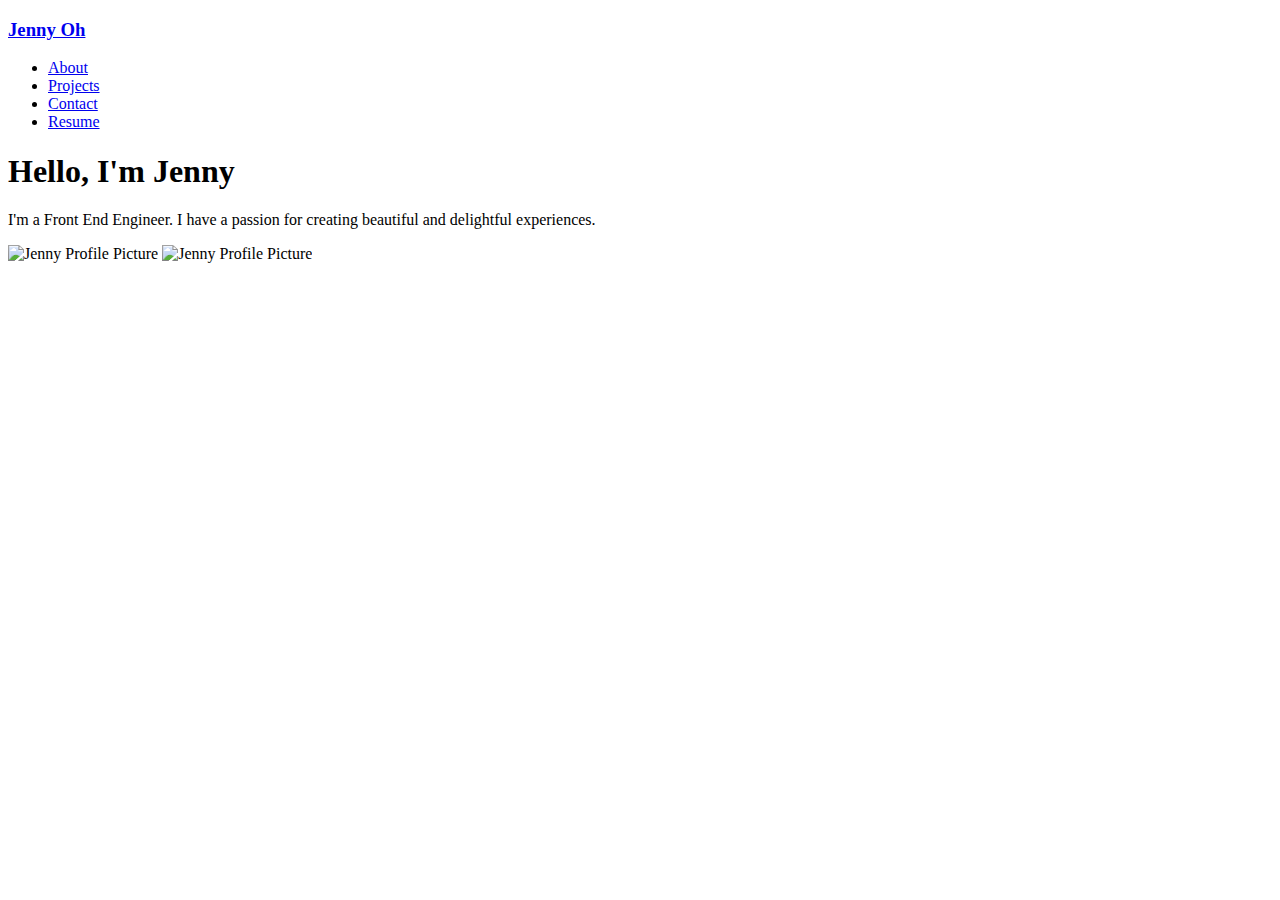
==== index.html @ 7d3c21e8 "Modified index html and css files" ====
<!DOCTYPE html>
<html lang="en">
  <head>
    <meta charset="UTF-8" />
    <meta name="viewport" content="width=device-width, initial-scale=1.0" />
    <meta http-equiv="X-UA-Compatible" content="ie=edge" />
    <link rel="stylesheet" href="../src/css/style.css" />
    <title>Jenny's World</title>
  </head>
  <body>
    <div class="portofolio">
      <header>
        <nav class="nav" id="nav">
          <h3 class="logo"><a href="./index.html">Jenny Oh</a></h3>
          <ul>
            <li><a href="about.html">About</a></li>
            <li><a href="projects.html">Projects</a></li>
            <li><a href="contact.html">Contact</a></li>
            <li><a href="resume.html">Resume</a></li>
          </ul>
        </nav>
        <!-- <img src="" alt="navigation" />Menu -->

        <main>
          <section class="page">
            <div class="details">
              <h1>Hello, I'm Jenny</h1>
              <p>
                I'm a Front End Engineer. I have a passion for creating
                beautiful and delightful experiences.
              </p>
            </div>
            <div class="hero">
              <img
                class="jenny-left"
                src="../src/assets/jenny-left.png"
                alt="Jenny Profile Picture"
              />
              <img
                class="jenny-right"
                src="../src/assets/jenny-right.png"
                alt="Jenny Profile Picture"
              />
            </div>
          </section>
        </main>
      </header>
    </div>
  </body>
</html>
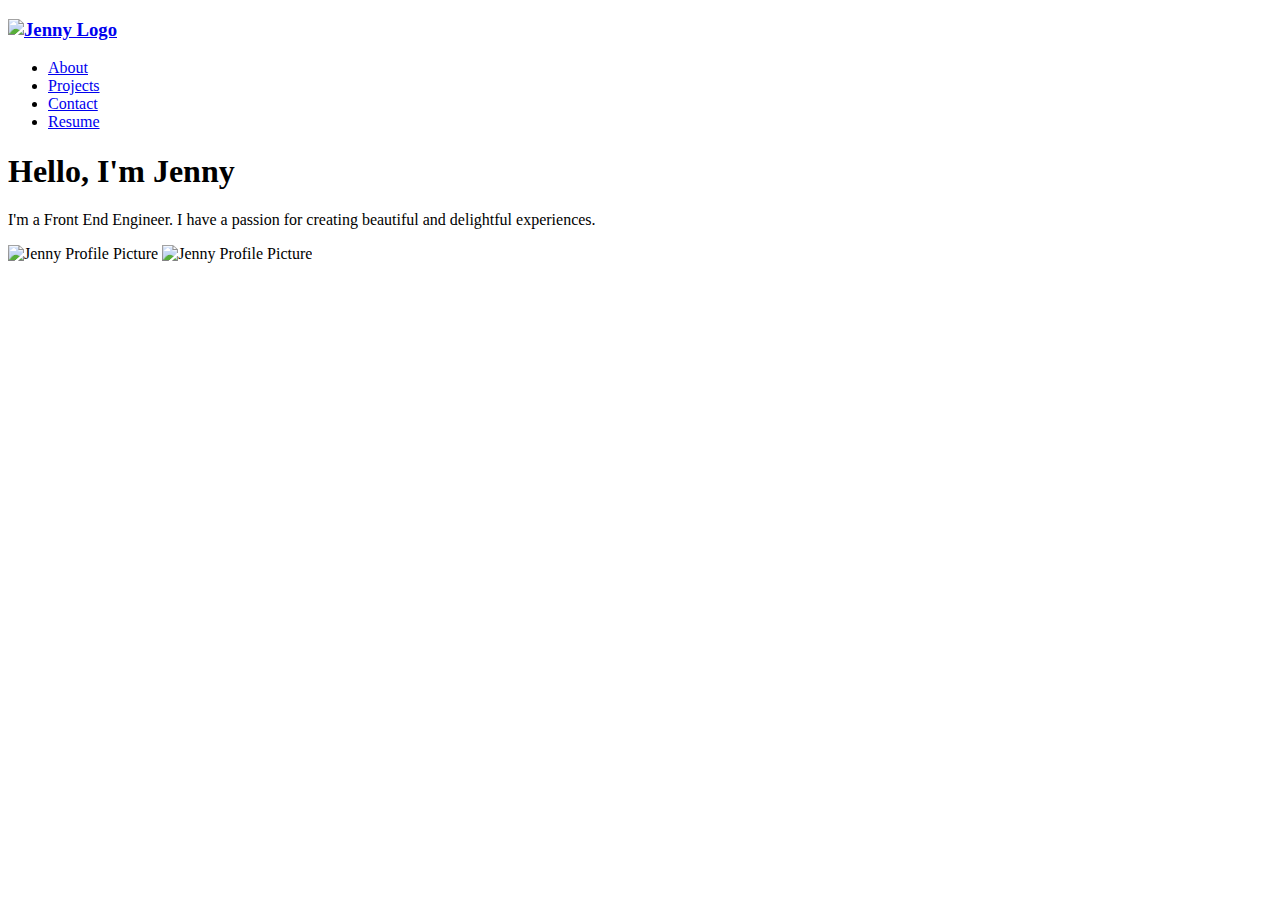
==== commit b54dc021: "Update html files and css file" ====
--- a/index.html
+++ b/index.html
@@ -4,6 +4,22 @@
     <meta charset="UTF-8" />
     <meta name="viewport" content="width=device-width, initial-scale=1.0" />
     <meta http-equiv="X-UA-Compatible" content="ie=edge" />
+    <!-- meta tag -->
+    <meta charset="UTF-8" />
+    <meta
+      name="description"
+      content="Jenny Oh Web Developer Personal Portfolio"
+    />
+    <meta
+      name="keywords"
+      content="HTML,CSS,Javascript Developer,UI Developer, Web Developer"
+    />
+    <meta name="author" content="Jenny Oh" />
+    <meta name="viewport" content="width=device-width, initial-scale=1.0" />
+    <meta http-equiv="X-UA-Compatible" content="ie=edge" />
+    <!-- favicon icon link -->
+    <link rel="icon" type="image/x-icon" href="assets/favicon.ico" />
+    <!-- stylesheet CSS file link  -->
     <link rel="stylesheet" href="../src/css/style.css" />
     <title>Jenny's World</title>
   </head>
@@ -11,7 +27,14 @@
     <div class="portofolio">
       <header>
         <nav class="nav" id="nav">
-          <h3 class="logo"><a href="./index.html">Jenny Oh</a></h3>
+          <h3 class="logo">
+            <a href="./index.html"
+              ><img
+                class="logo-img"
+                src="../src/assets/jenny-logo.png"
+                alt="Jenny Logo"
+            /></a>
+          </h3>
           <ul>
             <li><a href="about.html">About</a></li>
             <li><a href="projects.html">Projects</a></li>
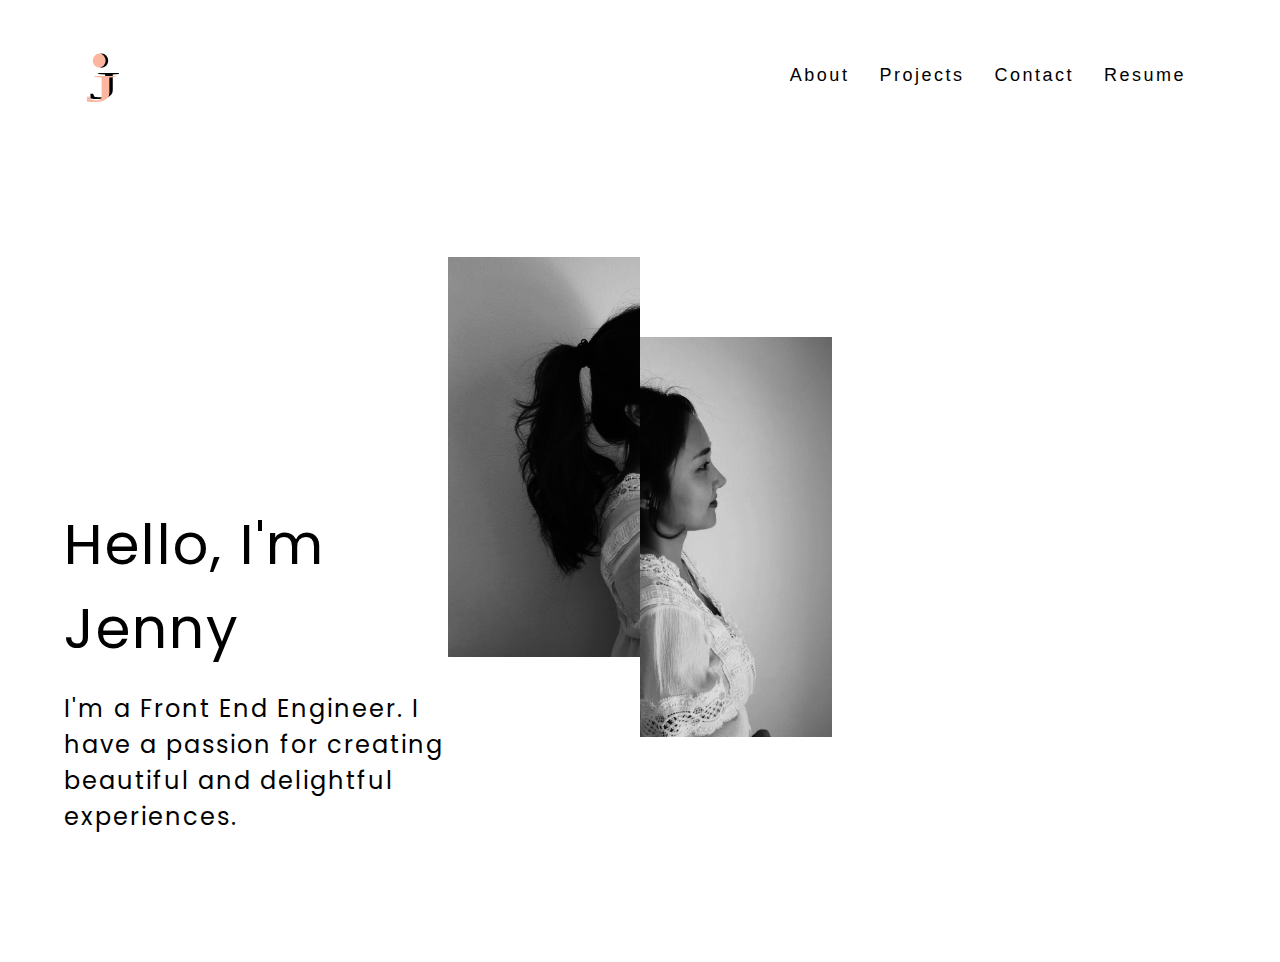
==== commit a82ab2aa: "Updated contact, projects, resume html file and css file" ====
--- a/index.html
+++ b/index.html
@@ -18,9 +18,9 @@
     <meta name="viewport" content="width=device-width, initial-scale=1.0" />
     <meta http-equiv="X-UA-Compatible" content="ie=edge" />
     <!-- favicon icon link -->
-    <link rel="icon" type="image/x-icon" href="assets/favicon.ico" />
+    <link rel="icon" type="image/x-icon" href="assets/favicon.ico.svg" />
     <!-- stylesheet CSS file link  -->
-    <link rel="stylesheet" href="../src/css/style.css" />
+    <link rel="stylesheet" href="css/style.css" />
     <title>Jenny's World</title>
   </head>
   <body>
@@ -28,11 +28,8 @@
       <header>
         <nav class="nav" id="nav">
           <h3 class="logo">
-            <a href="./index.html"
-              ><img
-                class="logo-img"
-                src="../src/assets/jenny-logo.png"
-                alt="Jenny Logo"
+            <a href="index.html"
+              ><img class="logo-img" src="assets/Logo1.svg" alt="Jenny Logo"
             /></a>
           </h3>
           <ul>
@@ -56,12 +53,12 @@
             <div class="hero">
               <img
                 class="jenny-left"
-                src="../src/assets/jenny-left.png"
+                src="assets/jenny-left.png"
                 alt="Jenny Profile Picture"
               />
               <img
                 class="jenny-right"
-                src="../src/assets/jenny-right.png"
+                src="assets/jenny-right.png"
                 alt="Jenny Profile Picture"
               />
             </div>
--- a/css/style.css
+++ b/css/style.css
@@ -0,0 +1,924 @@
+@import url("https://fonts.googleapis.com/css2?family=Poppins&display=swap");
+
+*,
+*::before,
+*::after {
+  margin: 0;
+  padding: 0;
+  box-sizing: border-box;
+}
+
+html,
+body,
+div,
+span,
+applet,
+object,
+iframe,
+h1,
+h2,
+h3,
+h4,
+h5,
+h6,
+p,
+blockquote,
+pre,
+a,
+abbr,
+acronym,
+address,
+big,
+cite,
+code,
+del,
+dfn,
+em,
+img,
+ins,
+kbd,
+q,
+s,
+samp,
+small,
+strike,
+strong,
+sub,
+sup,
+tt,
+var,
+b,
+u,
+i,
+center,
+dl,
+dt,
+dd,
+ol,
+ul,
+li,
+fieldset,
+form,
+label,
+legend,
+table,
+caption,
+tbody,
+tfoot,
+thead,
+tr,
+th,
+td,
+article,
+aside,
+canvas,
+details,
+embed,
+figure,
+figcaption,
+footer,
+header,
+hgroup,
+menu,
+nav,
+output,
+ruby,
+section,
+summary,
+time,
+mark,
+audio,
+video {
+  margin: 0;
+  padding: 0;
+  border: 0;
+  font-size: 100%;
+  font: inherit;
+  vertical-align: baseline;
+}
+/* HTML5 display-role reset for older browsers */
+article,
+aside,
+details,
+figcaption,
+figure,
+footer,
+header,
+hgroup,
+menu,
+nav,
+section {
+  display: block;
+}
+body {
+  line-height: 1.5;
+}
+ol,
+ul {
+  list-style: none;
+}
+blockquote,
+q {
+  quotes: none;
+}
+blockquote:before,
+blockquote:after,
+q:before,
+q:after {
+  content: "";
+  content: none;
+}
+table {
+  border-collapse: collapse;
+  border-spacing: 0;
+}
+
+/* customized style css */
+
+/* body {
+  display: flex;
+} */
+
+:root {
+  --body-fonts: "Open Sans", sans-serif;
+  --text-fonts: "Poppins", sans-serif;
+  --logo-fonts: "Cormorant Garamond", serif;
+  --primary-color: #fff;
+  --secondary-color: #000;
+  --third-color: #ece2df;
+  --point-color: #fcb69f;
+  --shadow: 0 3px 6px rgba(0, 0, 0, 0.16), 0 3px 6px rgba(0, 0, 0, 0.23);
+}
+
+body {
+  font-family: "Poppins", sans-serif;
+}
+
+.portofolio {
+  color: #000;
+  /* background: radial-gradient(
+    circle,
+    rgba(250, 232, 239, 1) 0%,
+    rgba(255, 255, 255, 1) 74%
+  ); */
+  background: linear-gradient(
+    circle,
+    rgba(252, 182, 159, 1) 0%,
+    rgba(255, 255, 255, 1) 60%
+  );
+}
+
+.logo-img {
+  width: 70px;
+  margin-top: 20px;
+}
+
+nav {
+  min-height: 10vh;
+  width: 90%;
+  margin: auto;
+  display: flex;
+  justify-content: space-between;
+  align-items: center;
+  padding: 20px 0px;
+  z-index: 2;
+}
+
+nav ul {
+  display: flex;
+  justify-content: row;
+  padding-left: 20px;
+}
+
+nav li {
+  display: flex;
+  padding-right: 30px;
+}
+
+nav a {
+  text-decoration: none;
+  color: #000;
+  cursor: pointer;
+  letter-spacing: 2.5px;
+  font-family: var(--body-fonts);
+  font-size: 18px;
+}
+
+nav a:hover:after {
+  position: absolute;
+  content: "";
+  width: 50px;
+  height: 1px;
+  border-bottom: 3px solid var(--point-color);
+  margin: 5px 0px;
+  text-align: center;
+  display: block;
+  transition: linear all 0.3s;
+}
+
+/* .nav a:hover {
+  text-decoration: none;
+  color: var(--point-color);
+  cursor: pointer;
+  transition: linear all 0.3s;
+} */
+
+a {
+  text-decoration: none;
+  z-index: 5;
+}
+
+.page {
+  min-height: 90vh;
+  display: grid;
+  grid-template-columns: 5% 1fr 1fr 1fr 5%;
+}
+
+.hero {
+  overflow: hidden;
+  height: 600px;
+  align-self: center;
+  justify-content: center;
+  display: flex;
+  padding-top: 40px;
+}
+
+.hero img {
+  height: 400px;
+  transition: transform 0.3s ease-out;
+  cursor: pointer;
+}
+
+.jenny-right {
+  transform: translate(0%, 10%);
+}
+
+.jenny-left {
+  transform: translate(0%, -10%);
+}
+
+.hero:hover .jenny-right {
+  transform: translate(0%, 0%);
+}
+
+.hero:hover .jenny-left {
+  transform: translate(0%, 0%);
+}
+
+/* scroll effect */
+
+.intro_text {
+  opacity: 0;
+  transform: translateY(20px);
+  transition: 0.4s all ease-in-out;
+}
+
+.intro_appear {
+  opacity: 1;
+  transform: translateY(0px);
+}
+
+.details {
+  grid-column: 2/3;
+  align-self: end;
+  z-index: 2;
+  margin-bottom: 20%;
+}
+
+.details h1 {
+  font-size: 56px;
+  font-family: "Poppins", sans-serif;
+  letter-spacing: 2px;
+  color: #000;
+}
+
+.details h2 {
+  font-size: 36px;
+  padding: 20px 0px;
+  color: #000;
+}
+
+.details p {
+  font-size: 24px;
+  padding: 20px 0px 50px 0px;
+  letter-spacing: 2px;
+  color: #000;
+}
+
+.pages {
+  z-index: 2;
+  right: 5%;
+  top: 65%;
+  transition: translateY(-50%);
+  position: fixed;
+}
+
+.pages > div {
+  display: flex;
+  align-items: center;
+  justify-content: space-between;
+}
+
+.pages h3 {
+  font-size: 20px;
+  padding: 30px;
+}
+
+.pages svg {
+  cursor: pointer;
+  opacity: 0.5;
+  transform: scale(2);
+}
+
+.pages svg:hover {
+  animation: dot 0.5s ease-in-out infinite alternate;
+}
+
+.pages svg.active {
+  opacity: 1;
+}
+
+@keyframes dot {
+  0% {
+    transform: scale(2);
+  }
+  100% {
+    transform: scale(4);
+  }
+}
+
+.about-banner {
+  height: 50vh;
+  width: 100%;
+  position: relative;
+  background-image: linear-gradient(to right, #ffecd2 0%, #fff5f5 100%);
+}
+
+.project-banner {
+  height: 50vh;
+  width: 100%;
+  position: relative;
+  background-image: linear-gradient(135deg, #fdfcfb 0%, #e2d1c3 100%);
+}
+
+.contact-banner {
+  height: 50vh;
+  width: 100%;
+  position: relative;
+  background-image: linear-gradient(to right, #ffecd2 0%, #fff5f5 100%);
+}
+
+.resume-banner {
+  height: 50vh;
+  width: 100%;
+  position: relative;
+  background-image: linear-gradient(135deg, #fdfcfb 0%, #e2d1c3 100%);
+}
+
+/* .banner img {
+  width: 100%;
+  height: 100%;
+  object-fit: cover;
+  object-position: top;
+} */
+
+.about,
+.project h1 {
+  position: absolute;
+  top: 55%;
+  left: 50%;
+  transform: translate(-50%, -70%);
+  color: #fff;
+  font-size: 72px;
+  /* text-shadow: 2px 2px 2px rgba(0, 0, 0, 0.5); */
+  text-align: center;
+  letter-spacing: 5px;
+  color: #fff;
+}
+
+.story {
+  display: flex;
+  justify-content: space-between;
+  width: 90%;
+  margin: auto;
+  padding: 80px 0px;
+  font-family: var(--body-fonts);
+  color: var(--green-color2);
+}
+
+.story-description {
+  width: 50%;
+}
+
+.story-description h3 {
+  font-size: 36px;
+  padding-bottom: 30px;
+  letter-spacing: 2px;
+  text-shadow: var(--shadow);
+}
+
+.story-description p {
+  padding: 20px 0px;
+  font-size: 20px;
+  letter-spacing: 2px;
+}
+
+.story-description li {
+  font-size: 20px;
+  letter-spacing: 2px;
+  padding-left: 15px;
+}
+
+.profile img {
+  margin-top: 100px;
+  box-shadow: var(--shadow);
+  display: flex;
+}
+
+.icons {
+  display: flex;
+  /* position: absolute; */
+  font-size: 25px;
+  margin: auto;
+  justify-content: center;
+  align-items: center;
+  margin-top: 10px;
+}
+
+.icons a {
+  color: #000;
+  text-decoration: none;
+  padding: 20px;
+}
+
+.icons a:hover {
+  color: var(--point-color);
+  transition: linear all 0.3s;
+}
+
+/* project section  */
+
+.project,
+.work {
+  display: flex;
+  justify-content: space-between;
+  width: 90%;
+  margin: auto;
+  padding: 80px 0px;
+}
+
+.project-description {
+  width: 45%;
+}
+
+.project-description h3 {
+  font-size: 36px;
+  padding-bottom: 30px;
+  letter-spacing: 2px;
+  text-shadow: var(--shadow);
+}
+.project-description h4 {
+  font-size: 30px;
+  padding-bottom: 30px;
+  letter-spacing: 2px;
+  text-shadow: var(--shadow);
+}
+
+.project-description p {
+  padding: 20px 0px;
+  font-size: 20px;
+  letter-spacing: 2px;
+}
+
+.project-image img {
+  margin-top: 10%;
+  width: 200%;
+}
+
+.project-image img:hover {
+  transition: linear 0.3s all;
+  opacity: 0.6;
+  cursor: pointer;
+}
+
+.project-details {
+  grid-column: 2/3;
+  align-self: center;
+  z-index: 2;
+}
+
+/* project left */
+.project-details-left {
+  grid-column: 2/3;
+  align-self: center;
+  z-index: 2;
+  justify-items: end;
+  background: red;
+}
+
+.project-details h2 {
+  font-size: 32px;
+  letter-spacing: 3px;
+  margin-bottom: 12px;
+  color: var(--green-color);
+}
+
+.project-details p {
+  font-size: 20px;
+  letter-spacing: 1px;
+  color: var(--green-color);
+}
+
+.project-details button {
+  display: flex;
+  align-self: center;
+  background: #fff;
+  color: #000;
+  width: 150px;
+  height: 60px;
+  border: solid 0.1px #000;
+  font-size: 1rem;
+  padding: 20px;
+  margin: auto;
+  margin-top: 30px;
+  letter-spacing: 1.5px;
+  cursor: pointer;
+}
+
+.project-details button:hover {
+  background: var(--point-color);
+  color: #fff;
+  transition: linear all 0.3s;
+  border: solid 0.1px var(--point-color);
+  opacity: 0.8;
+}
+
+/* Metif Korea section */
+
+.metif-container {
+  min-height: 90vh;
+  display: grid;
+  align-self: center;
+  text-align: center;
+}
+
+.metifkorea-project {
+  display: flex;
+  margin: auto;
+  height: 70vh;
+}
+
+.metifkorea-project h2 {
+  font-size: 72px;
+  margin-top: 50%;
+  letter-spacing: 2.5px;
+  text-transform: uppercase;
+}
+
+.metifkorea-project p {
+  color: #000;
+  margin: auto;
+  font-size: 30px;
+  font-family: var(--body-fonts);
+  letter-spacing: 2px;
+  padding: 50px;
+  text-align: center;
+  line-height: 60px;
+}
+
+.metifkorea-project-text p {
+  font-size: 24px;
+  padding: 150px;
+  margin-bottom: 200px;
+  line-height: 40px;
+  font-family: var(--body-fonts);
+  letter-spacing: 2px;
+}
+
+.metifkorea-project2 img {
+  margin: auto;
+  width: 30%;
+}
+
+.metif-mockup {
+  width: 100%;
+}
+
+/* contact section  */
+
+.contact h1 {
+  position: absolute;
+  top: 55%;
+  left: 50%;
+  transform: translate(-50%, -70%);
+  color: #fff;
+  font-size: 72px;
+  text-shadow: 2px 2px 2px rgba(0, 0, 0, 0.5);
+  text-align: center;
+  letter-spacing: 3px;
+}
+
+.contact {
+  display: flex;
+  justify-content: space-between;
+  width: 90%;
+  margin: auto;
+  padding: 80px 0px;
+}
+
+.contact-description {
+  width: 50%;
+}
+
+.contact-description h3 {
+  font-size: 36px;
+  padding-bottom: 30px;
+  letter-spacing: 2px;
+  text-shadow: var(--shadow);
+}
+.contact-description h4 {
+  font-size: 30px;
+  padding-bottom: 30px;
+  letter-spacing: 2px;
+  text-shadow: var(--shadow);
+}
+
+.contact-description p {
+  padding: 20px 0px;
+  font-size: 20px;
+  letter-spacing: 2px;
+}
+
+/* form section  */
+
+form {
+  width: 40%;
+  height: 50%;
+  /* margin-top: 20%; */
+  padding: 40px;
+  color: #000;
+  font-family: var(--body-fonts);
+  font-size: 1rem;
+  flex-direction: column;
+  margin: auto;
+}
+
+input {
+  padding: 10px;
+  margin-bottom: 25px;
+  width: 100%;
+  background: #f8f9fa;
+  border: solid 1px #dee2e6;
+  border-radius: 3px;
+  font-size: 1rem;
+}
+
+textarea {
+  width: 100%;
+  height: 70px;
+  margin-bottom: 20px;
+  margin-top: 10px;
+  background: #f8f9fa;
+  border: solid 1px #dee2e6;
+  border-radius: 3px;
+  font-size: 1rem;
+}
+
+.submit {
+  width: 30%;
+  height: 8vh;
+  color: #fff;
+  background: #000;
+  outline: none;
+  border-color: #000;
+  letter-spacing: 2.5px;
+  font-size: 1rem;
+  border-radius: 2px;
+  cursor: pointer;
+}
+
+.submit:hover {
+  color: #000;
+  background: #fff;
+  transition: linear all 0.3s;
+  border: solid 0.1px #000;
+  cursor: pointer;
+}
+
+.contact-icons {
+  padding-right: 15%;
+  padding-top: 20px;
+  font-size: 24px;
+}
+
+.contact-icons a {
+  color: #000;
+  text-decoration: none;
+  padding: 20px;
+}
+
+/* resume section  */
+
+.resume-container {
+  display: flex;
+  justify-content: center;
+}
+
+.resume img {
+  position: relative;
+  display: flex;
+  margin: auto;
+  width: 60%;
+  margin-top: 10%;
+  margin-bottom: 10%;
+  box-shadow: 0 3px 6px rgba(0, 0, 0, 0.16), 0 3px 6px rgba(0, 0, 0, 0.23);
+}
+
+.resume a {
+  text-decoration: none;
+  color: #f1f3f5;
+  font-size: 1rem;
+}
+
+.resume a:hover {
+  text-decoration: none;
+  color: #000;
+  transition: linear all 0.3s;
+}
+
+.download {
+  position: absolute;
+  right: 0px;
+  top: 150px;
+  margin-left: auto;
+  width: 150px;
+  background: var(--point-color);
+  outline: none;
+  border: solid 0.1px #fcb69f;
+  letter-spacing: 2.5px;
+  font-size: 1rem;
+  border-radius: 2px;
+  cursor: pointer;
+  padding: 15px;
+  margin-right: 50px;
+  line-height: 20px;
+  box-shadow: 0 3px 6px rgba(0, 0, 0, 0.16), 0 3px 6px rgba(0, 0, 0, 0.23);
+}
+
+.download:hover {
+  color: #000;
+  background: #fff;
+  transition: linear all 0.3s;
+  border: solid 0.1px #000;
+  cursor: pointer;
+}
+
+/* ------------------------------ */
+/* Responsive web design */
+@media (max-width: 1024px) {
+  .page {
+    grid-template-columns: 5% 1fr 5%;
+    grid-template-rows: 2fr 1fr;
+    align-items: center;
+  }
+  .hero {
+    grid-column: 2/3;
+    height: auto;
+  }
+
+  .hero img {
+    height: 500px;
+  }
+
+  .details {
+    grid-row: 2/3;
+    grid-column: 2/3;
+    text-align: center;
+  }
+
+  .details h1 {
+    font-size: 48px;
+  }
+  .details h2 {
+    font-size: 38px;
+  }
+
+  .story {
+    flex-direction: column;
+  }
+  .story-description {
+    width: 100%;
+  }
+
+  .profile {
+    display: flex;
+    justify-content: center;
+    align-items: center;
+    margin: auto;
+    position: relative;
+  }
+
+  .icons {
+    display: flex;
+    position: absolute;
+    font-size: 25px;
+    margin: auto;
+    justify-content: center;
+    align-items: center;
+    margin-top: 300px;
+  }
+
+  .work {
+    flex-direction: column;
+  }
+
+  .metif {
+    grid-template-columns: 5% 1fr 5%;
+    grid-template-rows: 2fr 1fr;
+    align-items: center;
+  }
+
+  .project-details {
+    grid-row: 2/3;
+    grid-column: 2/3;
+    text-align: center;
+  }
+  .project-description {
+    width: 100%;
+  }
+
+  .project-image img {
+    width: 850px;
+    grid-column: 2/3;
+    height: auto;
+  }
+
+  .contact {
+    flex-direction: column;
+  }
+
+  .contact-description {
+    width: 100%;
+  }
+
+  .contact form {
+    margin-top: 20%;
+    width: 100%;
+  }
+}
+
+@media (max-width: 768px) {
+  .page {
+    grid-template-rows: 1fr 1fr;
+    align-items: center;
+    text-align: center;
+  }
+
+  .hero img {
+    height: 300px;
+  }
+
+  .details h1 {
+    font-size: 38px;
+  }
+
+  .details h2 {
+    font-size: 28px;
+  }
+
+  .profile {
+    display: flex;
+    justify-content: center;
+    align-items: center;
+    margin: auto;
+    position: relative;
+  }
+
+  .icons {
+    display: flex;
+    position: absolute;
+    font-size: 25px;
+    margin: auto;
+    justify-content: center;
+    align-items: center;
+    margin-top: 300px;
+  }
+
+  .project-details {
+    grid-template-rows: 1fr 1fr;
+    grid-row: 2/3;
+    grid-column: 2/3;
+    text-align: center;
+    align-items: center;
+    width: 100%;
+  }
+  .project-description {
+    width: 100%;
+  }
+
+  .project-image img {
+    grid-template-rows: 1fr 1fr;
+    width: 550px;
+    height: auto;
+  }
+}
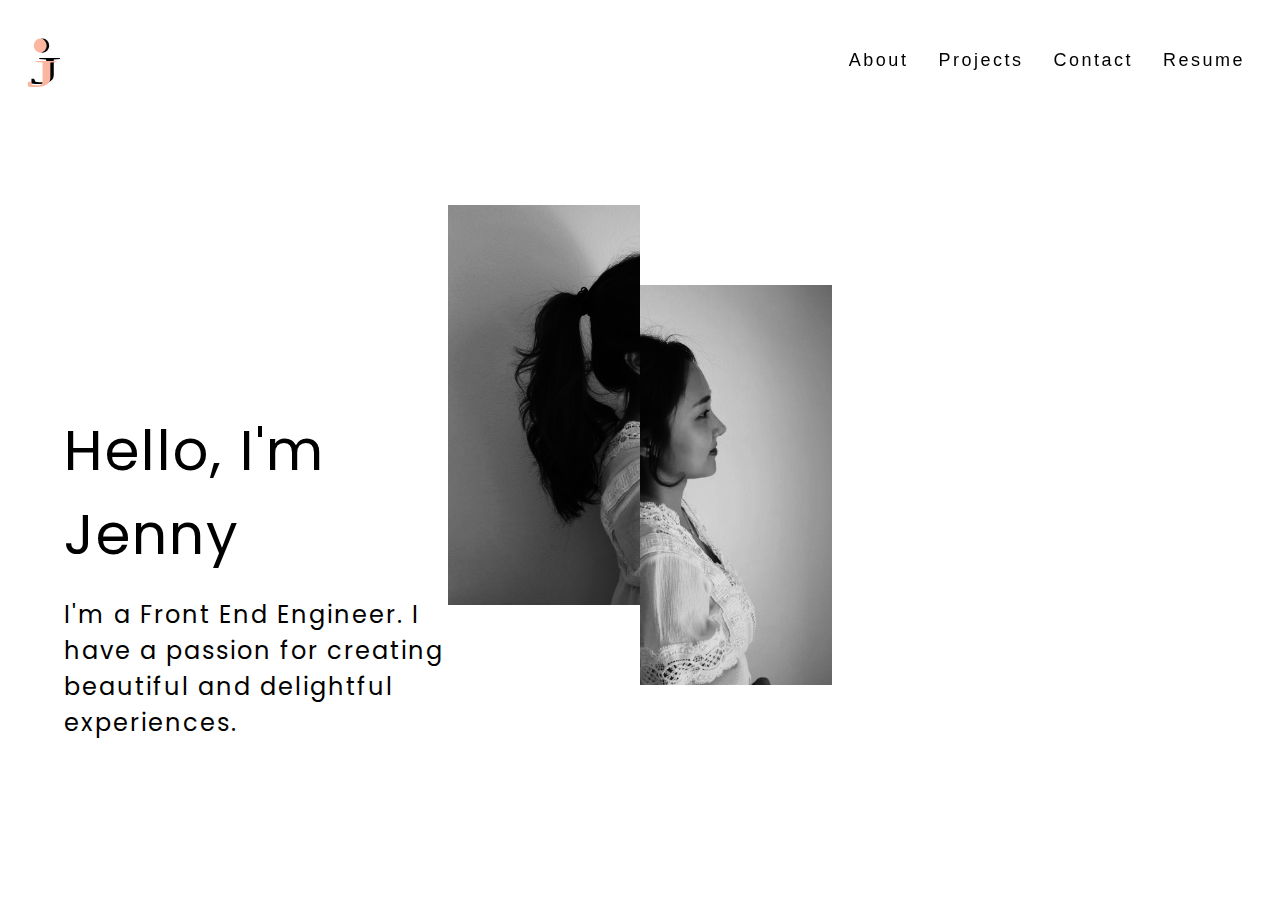
==== commit 65dd8acd: "Add responsive css" ====
--- a/index.html
+++ b/index.html
@@ -21,6 +21,7 @@
     <link rel="icon" type="image/x-icon" href="assets/favicon.ico.svg" />
     <!-- stylesheet CSS file link  -->
     <link rel="stylesheet" href="css/style.css" />
+    <link rel="stylesheet" href="css/style-second.css" />
     <title>Jenny's World</title>
   </head>
   <body>
@@ -66,5 +67,6 @@
         </main>
       </header>
     </div>
+    <script src="js/index.js"></script>
   </body>
 </html>
--- a/css/style.css
+++ b/css/style.css
@@ -175,19 +175,19 @@
 
 nav {
   min-height: 10vh;
-  width: 90%;
-  margin: auto;
+  width: 100%;
   display: flex;
   justify-content: space-between;
   align-items: center;
-  padding: 20px 0px;
-  z-index: 2;
+  padding: 5px;
+  z-index: 5;
+  position: fixed;
 }
 
 nav ul {
   display: flex;
   justify-content: row;
-  padding-left: 20px;
+  /* padding-left: 20px; */
 }
 
 nav li {
@@ -216,6 +216,17 @@
   transition: linear all 0.3s;
 }
 
+/* nav scrolled effect */
+
+.scrolled {
+  background-color: #fff;
+  transition: 0.3s;
+}
+
+.scrolled a {
+  color: #000;
+}
+
 /* .nav a:hover {
   text-decoration: none;
   color: var(--point-color);
@@ -247,6 +258,7 @@
   height: 400px;
   transition: transform 0.3s ease-out;
   cursor: pointer;
+  margin-top: 100px;
 }
 
 .jenny-right {
@@ -282,7 +294,7 @@
   grid-column: 2/3;
   align-self: end;
   z-index: 2;
-  margin-bottom: 20%;
+  margin-bottom: 5%;
 }
 
 .details h1 {
@@ -390,7 +402,7 @@
   transform: translate(-50%, -70%);
   color: #fff;
   font-size: 72px;
-  /* text-shadow: 2px 2px 2px rgba(0, 0, 0, 0.5); */
+  text-shadow: 2px 2px 2px rgba(0, 0, 0, 0.5);
   text-align: center;
   letter-spacing: 5px;
   color: #fff;
@@ -565,7 +577,7 @@
 .metifkorea-project {
   display: flex;
   margin: auto;
-  height: 70vh;
+  height: 50vh;
 }
 
 .metifkorea-project h2 {
@@ -587,7 +599,7 @@
 }
 
 .metifkorea-project-text p {
-  font-size: 24px;
+  font-size: 26px;
   padding: 150px;
   margin-bottom: 200px;
   line-height: 40px;
@@ -600,7 +612,20 @@
   width: 30%;
 }
 
+.metif-container a {
+  z-index: 0;
+}
+
 .metif-mockup {
+  width: 100%;
+}
+
+.mockup-bg {
+  background: #fcb69f;
+}
+
+.flixter-project img {
+  margin: auto;
   width: 100%;
 }
 
@@ -615,7 +640,7 @@
   font-size: 72px;
   text-shadow: 2px 2px 2px rgba(0, 0, 0, 0.5);
   text-align: center;
-  letter-spacing: 3px;
+  letter-spacing: 5px;
 }
 
 .contact {
@@ -719,18 +744,30 @@
 
 /* resume section  */
 
-.resume-container {
+.resume h1 {
+  position: absolute;
+  top: 55%;
+  left: 50%;
+  transform: translate(-50%, -70%);
+  color: #fff;
+  font-size: 72px;
+  text-shadow: 2px 2px 2px rgba(0, 0, 0, 0.5);
+  text-align: center;
+  letter-spacing: 5px;
+}
+/* .resume-container {
   display: flex;
   justify-content: center;
-}
+} */
 
 .resume img {
   position: relative;
   display: flex;
   margin: auto;
-  width: 60%;
+  width: 80%;
   margin-top: 10%;
   margin-bottom: 10%;
+  padding: 80px;
   box-shadow: 0 3px 6px rgba(0, 0, 0, 0.16), 0 3px 6px rgba(0, 0, 0, 0.23);
 }
 
@@ -749,7 +786,7 @@
 .download {
   position: absolute;
   right: 0px;
-  top: 150px;
+  top: 50%;
   margin-left: auto;
   width: 150px;
   background: var(--point-color);
@@ -772,153 +809,3 @@
   border: solid 0.1px #000;
   cursor: pointer;
 }
-
-/* ------------------------------ */
-/* Responsive web design */
-@media (max-width: 1024px) {
-  .page {
-    grid-template-columns: 5% 1fr 5%;
-    grid-template-rows: 2fr 1fr;
-    align-items: center;
-  }
-  .hero {
-    grid-column: 2/3;
-    height: auto;
-  }
-
-  .hero img {
-    height: 500px;
-  }
-
-  .details {
-    grid-row: 2/3;
-    grid-column: 2/3;
-    text-align: center;
-  }
-
-  .details h1 {
-    font-size: 48px;
-  }
-  .details h2 {
-    font-size: 38px;
-  }
-
-  .story {
-    flex-direction: column;
-  }
-  .story-description {
-    width: 100%;
-  }
-
-  .profile {
-    display: flex;
-    justify-content: center;
-    align-items: center;
-    margin: auto;
-    position: relative;
-  }
-
-  .icons {
-    display: flex;
-    position: absolute;
-    font-size: 25px;
-    margin: auto;
-    justify-content: center;
-    align-items: center;
-    margin-top: 300px;
-  }
-
-  .work {
-    flex-direction: column;
-  }
-
-  .metif {
-    grid-template-columns: 5% 1fr 5%;
-    grid-template-rows: 2fr 1fr;
-    align-items: center;
-  }
-
-  .project-details {
-    grid-row: 2/3;
-    grid-column: 2/3;
-    text-align: center;
-  }
-  .project-description {
-    width: 100%;
-  }
-
-  .project-image img {
-    width: 850px;
-    grid-column: 2/3;
-    height: auto;
-  }
-
-  .contact {
-    flex-direction: column;
-  }
-
-  .contact-description {
-    width: 100%;
-  }
-
-  .contact form {
-    margin-top: 20%;
-    width: 100%;
-  }
-}
-
-@media (max-width: 768px) {
-  .page {
-    grid-template-rows: 1fr 1fr;
-    align-items: center;
-    text-align: center;
-  }
-
-  .hero img {
-    height: 300px;
-  }
-
-  .details h1 {
-    font-size: 38px;
-  }
-
-  .details h2 {
-    font-size: 28px;
-  }
-
-  .profile {
-    display: flex;
-    justify-content: center;
-    align-items: center;
-    margin: auto;
-    position: relative;
-  }
-
-  .icons {
-    display: flex;
-    position: absolute;
-    font-size: 25px;
-    margin: auto;
-    justify-content: center;
-    align-items: center;
-    margin-top: 300px;
-  }
-
-  .project-details {
-    grid-template-rows: 1fr 1fr;
-    grid-row: 2/3;
-    grid-column: 2/3;
-    text-align: center;
-    align-items: center;
-    width: 100%;
-  }
-  .project-description {
-    width: 100%;
-  }
-
-  .project-image img {
-    grid-template-rows: 1fr 1fr;
-    width: 550px;
-    height: auto;
-  }
-}
--- a/css/style-second.css
+++ b/css/style-second.css
@@ -0,0 +1,155 @@
+/* ------------------------------ */
+/* Responsive web design */
+@media (max-width: 1024px) {
+  .page {
+    grid-template-columns: 5% 1fr 5%;
+    grid-template-rows: 2fr 1fr;
+    align-items: center;
+  }
+  .hero {
+    grid-column: 2/3;
+    height: auto;
+  }
+
+  .hero img {
+    height: 500px;
+  }
+
+  .details {
+    grid-row: 2/3;
+    grid-column: 2/3;
+    text-align: center;
+  }
+
+  .details h1 {
+    font-size: 48px;
+  }
+  .details h2 {
+    font-size: 38px;
+  }
+
+  .story {
+    flex-direction: column;
+  }
+  .story-description {
+    width: 100%;
+  }
+
+  .profile {
+    display: flex;
+    justify-content: center;
+    align-items: center;
+    margin: auto;
+    position: relative;
+  }
+
+  .icons {
+    display: flex;
+    position: absolute;
+    font-size: 25px;
+    margin: auto;
+    justify-content: center;
+    align-items: center;
+    margin-top: 300px;
+  }
+
+  .work {
+    flex-direction: column;
+  }
+
+  .metif {
+    grid-template-columns: 5% 1fr 5%;
+    grid-template-rows: 2fr 1fr;
+    align-items: center;
+  }
+
+  .project-details {
+    grid-row: 2/3;
+    grid-column: 2/3;
+    text-align: center;
+  }
+  .project-description {
+    width: 100%;
+  }
+
+  .project-image img {
+    width: 850px;
+    grid-column: 2/3;
+    height: auto;
+  }
+
+  .contact {
+    flex-direction: column;
+  }
+
+  .contact-description {
+    width: 100%;
+  }
+
+  .contact form {
+    margin-top: 20%;
+    width: 100%;
+  }
+}
+
+@media (max-width: 768px) {
+  .page {
+    grid-template-rows: 1fr 1fr;
+    align-items: center;
+    text-align: center;
+  }
+
+  .hero img {
+    height: 300px;
+  }
+
+  .details h1 {
+    font-size: 38px;
+  }
+
+  .details h2 {
+    font-size: 28px;
+  }
+
+  .profile {
+    display: flex;
+    justify-content: center;
+    align-items: center;
+    margin: auto;
+    position: relative;
+  }
+
+  .icons {
+    display: flex;
+    position: absolute;
+    font-size: 25px;
+    margin: auto;
+    justify-content: center;
+    align-items: center;
+    margin-top: 300px;
+  }
+
+  .project-details {
+    grid-template-rows: 1fr 1fr;
+    grid-row: 2/3;
+    grid-column: 2/3;
+    text-align: center;
+    align-items: center;
+    width: 100%;
+  }
+  .project-description {
+    width: 100%;
+  }
+
+  .project-image img {
+    grid-template-rows: 1fr 1fr;
+    width: 550px;
+    height: auto;
+  }
+}
+
+@media only screen and (max-width: 414px) {
+}
+
+@media only screen and (max-width: 375px) {
+}
